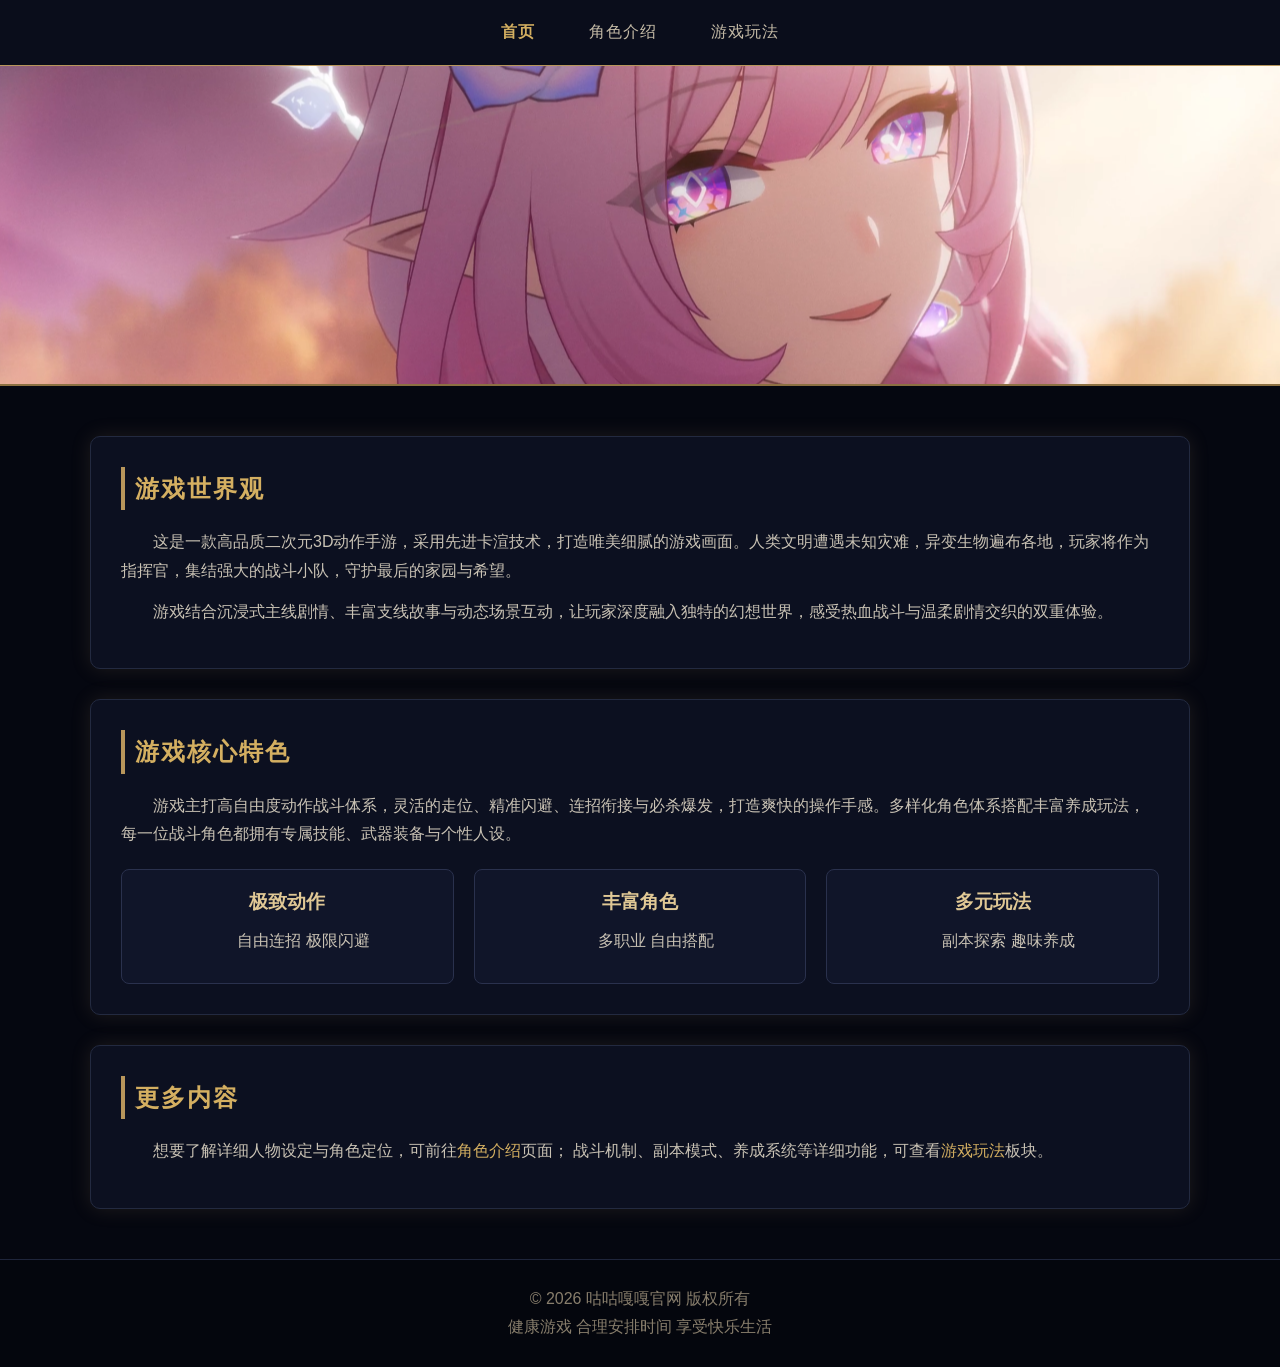
==== index.html @ 4a6fdf34 "Add files via upload" ====
<!DOCTYPE html>
<html lang="zh-CN">
<head>
  <meta charset="UTF-8">
  <meta name="viewport" content="width=device-width, initial-scale=1.0">
  <title>游戏官网 - 首页</title>
  <!-- 引入外部独立CSS文件 -->
  <link rel="stylesheet" href="index.css">
</head>
<body>

<!-- 导航栏 -->
<div class="nav">
  <a href="index.html" class="active">首页</a>
  <a href="role.html">角色介绍</a>
  <a href="play.html">游戏玩法</a>
</div>

<!-- 顶部宣传大图 -->
<div class="banner">
  <div class="banner-inner">
    <img src="昔涟.png" alt="游戏宣传图">
    <img src="小三月.png" alt="游戏宣传图">
    <img src="昔涟.png" alt="游戏宣传图">
  </div>
  <div class="dots"></div>
</div>


<!-- 主体内容 -->
<div class="container">
  <div class="box">
    <h2>游戏世界观</h2>
    <p>这是一款高品质二次元3D动作手游，采用先进卡渲技术，打造唯美细腻的游戏画面。人类文明遭遇未知灾难，异变生物遍布各地，玩家将作为指挥官，集结强大的战斗小队，守护最后的家园与希望。</p>
    <p>游戏结合沉浸式主线剧情、丰富支线故事与动态场景互动，让玩家深度融入独特的幻想世界，感受热血战斗与温柔剧情交织的双重体验。</p>
  </div>

  <div class="box">
    <h2>游戏核心特色</h2>
    <p>游戏主打高自由度动作战斗体系，灵活的走位、精准闪避、连招衔接与必杀爆发，打造爽快的操作手感。多样化角色体系搭配丰富养成玩法，每一位战斗角色都拥有专属技能、武器装备与个性人设。</p>
    <div class="tips">
      <div class="tip-item">
        <h3>极致动作</h3>
        <p>自由连招 极限闪避</p>
      </div>

      <div class="tip-item">
        <h3>丰富角色</h3>
        <p>多职业 自由搭配</p>
      </div>
      <div class="tip-item">
        <h3>多元玩法</h3>
        <p>副本探索 趣味养成</p>
      </div>
    </div>
  </div>

  <div class="box">
    <h2>更多内容</h2>
    <p>想要了解详细人物设定与角色定位，可前往<span style="color:#d4af61">角色介绍</span>页面；
      战斗机制、副本模式、养成系统等详细功能，可查看<span style="color:#d4af61">游戏玩法</span>板块。</p>
  </div>
</div>

<!-- 页脚 -->
<footer>
  © 2026 咕咕嘎嘎官网 版权所有<br>
  健康游戏 合理安排时间 享受快乐生活
</footer>
<script src="./js/app.js"></script>
</body>
</html>
</body>
</html>
---- index.css ----
/* ========== 全局通用样式 ========== */
* {
  margin: 0;
  padding: 0;
  box-sizing: border-box;
  font-family: "微软雅黑", sans-serif;
}

html {
  scroll-behavior: smooth;
}

body {
  background: #050710;
  color: #e6e2d8;
  line-height: 1.8;
}

img {
  display: block;
  width: 100%;
}

/* 导航栏 */
.nav {
  background: #0a0d1b;
  text-align: center;
  padding: 18px 0;
  border-bottom: 1px solid #b8965b;
  position: sticky;
  top: 0;
  z-index: 99;
}

.nav a {
  color: #c5bba7;
  text-decoration: none;
  margin: 0 25px;
  font-size: 16px;
  transition: all 0.3s ease;
  letter-spacing: 1px;
}

.nav a:hover {
  color: #d4af61;
  transform: translateY(-2px);
}

.nav a.active {
  color: #d4af61;
  font-weight: 600;
}

/* ========== 首页专属样式 ========== */
.banner {
  width: 100%;
  height: 320px;
  overflow: hidden;
  border-bottom: 2px solid #8c7042;
  position: relative;
}

.banner-inner {
  height: 100%;
  display: flex;
}

.banner img {
  height: 100%;
  object-fit: cover;
  flex-shrink: 0;
}

/* 内容容器居中 */
.container {
  width: 90%;
  max-width: 1100px;
  margin: 50px auto;
}

/* 内容卡片 */
.box {
  background: #0c1020;
  padding: 30px;
  border-radius: 10px;
  margin-bottom: 30px;
  box-shadow: 0 0 20px rgba(184, 150, 91, 0.15);
  border: 1px solid #232a40;
  transition: 0.3s;
}

.box:hover {
  box-shadow: 0 0 25px rgba(184, 150, 91, 0.25);
}

/* 二级标题 */
h2 {
  color: #d4af61;
  margin-bottom: 18px;
  border-left: 4px solid #b8965b;
  padding-left: 10px;
  letter-spacing: 2px;
}

/* 段落文字 */
p {
  color: #c9c2b4;
  margin-bottom: 12px;
  text-indent: 2em;
}

/* 首页三大特色模块 */
.tips {
  display: flex;
  gap: 20px;
  margin-top: 20px;
  flex-wrap: wrap;
}
.tip-item {
  flex: 1;
  min-width: 200px;
  background: #101529;
  padding: 15px;
  border-radius: 8px;
  text-align: center;
  border: 1px solid #2a314d;
  transition: 0.3s;
}
.tip-item:hover {
  border-color: #d4af61;
  transform: scale(1.02);
}
.tip-item h3 {
  color: #e0c895;
  margin-bottom: 8px;
}

/* ========== 页脚公共样式 ========== */
footer {
  background: #04060d;
  text-align: center;
  padding: 25px;
  color: #887e6c;
  margin-top: 50px;
  border-top: 1px solid #1f253b;
}
/* 轮播图 */
.banner-inner {
  display: flex;
  width: 100%;
  height: 100%;
  transition: transform 0.5s ease;
}
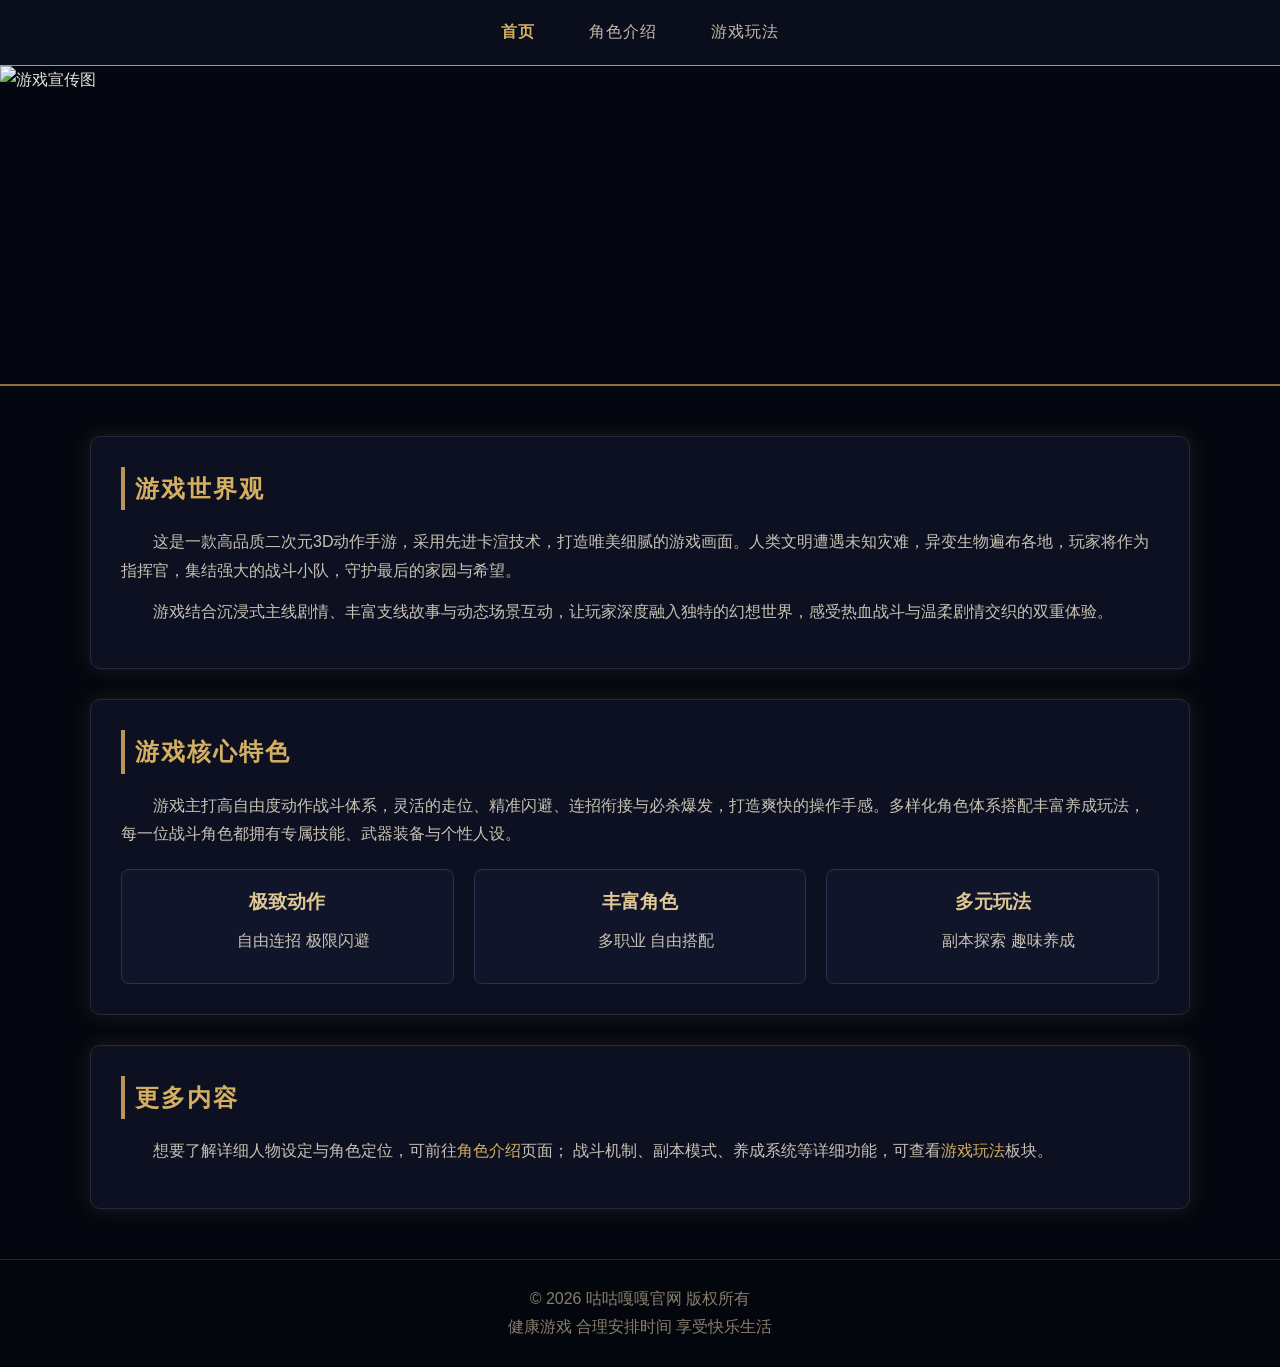
==== commit 363025a4: "Update index.html" ====
--- a/index.html
+++ b/index.html
@@ -19,9 +19,9 @@
 <!-- 顶部宣传大图 -->
 <div class="banner">
   <div class="banner-inner">
-    <img src="昔涟.png" alt="游戏宣传图">
-    <img src="小三月.png" alt="游戏宣传图">
-    <img src="昔涟.png" alt="游戏宣传图">
+    <img src="崩1.png" alt="游戏宣传图">
+    <img src="崩二.png" alt="游戏宣传图">
+    <img src="崩三.png" alt="游戏宣传图">
   </div>
   <div class="dots"></div>
 </div>
